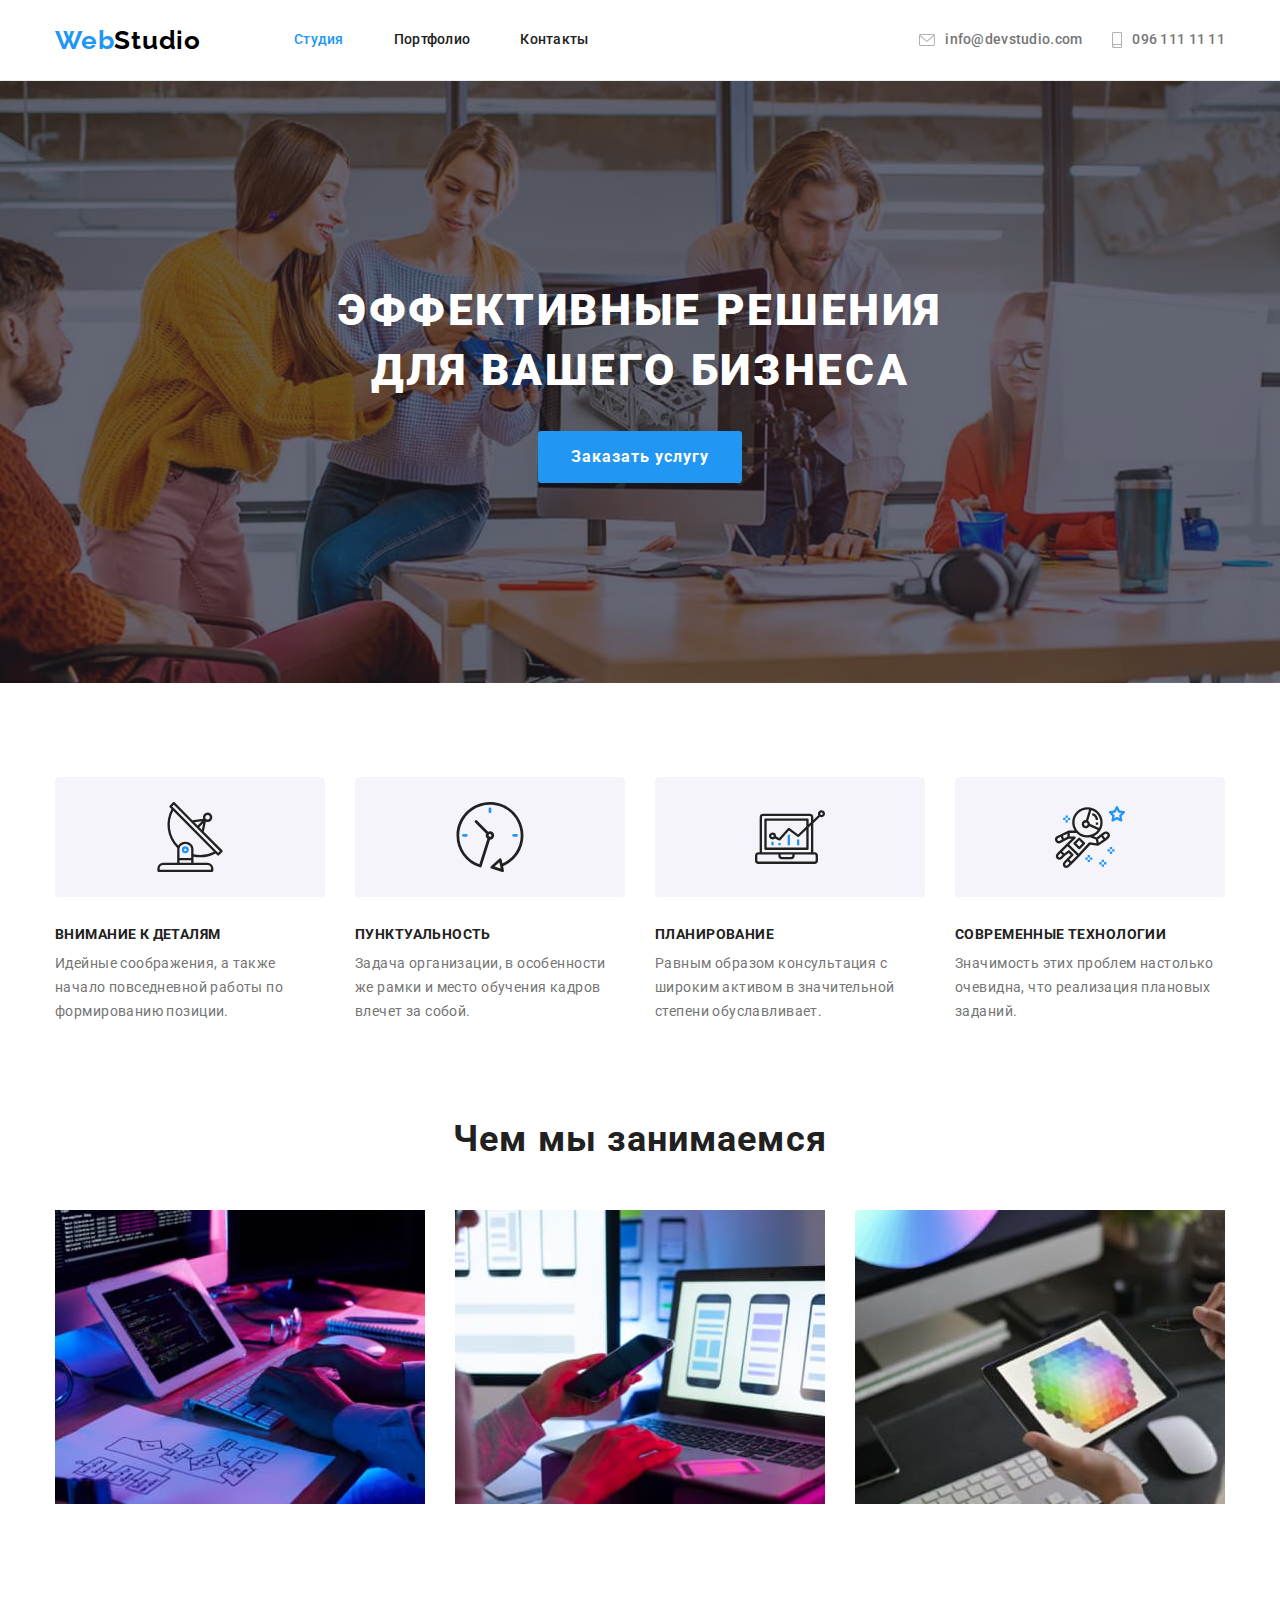
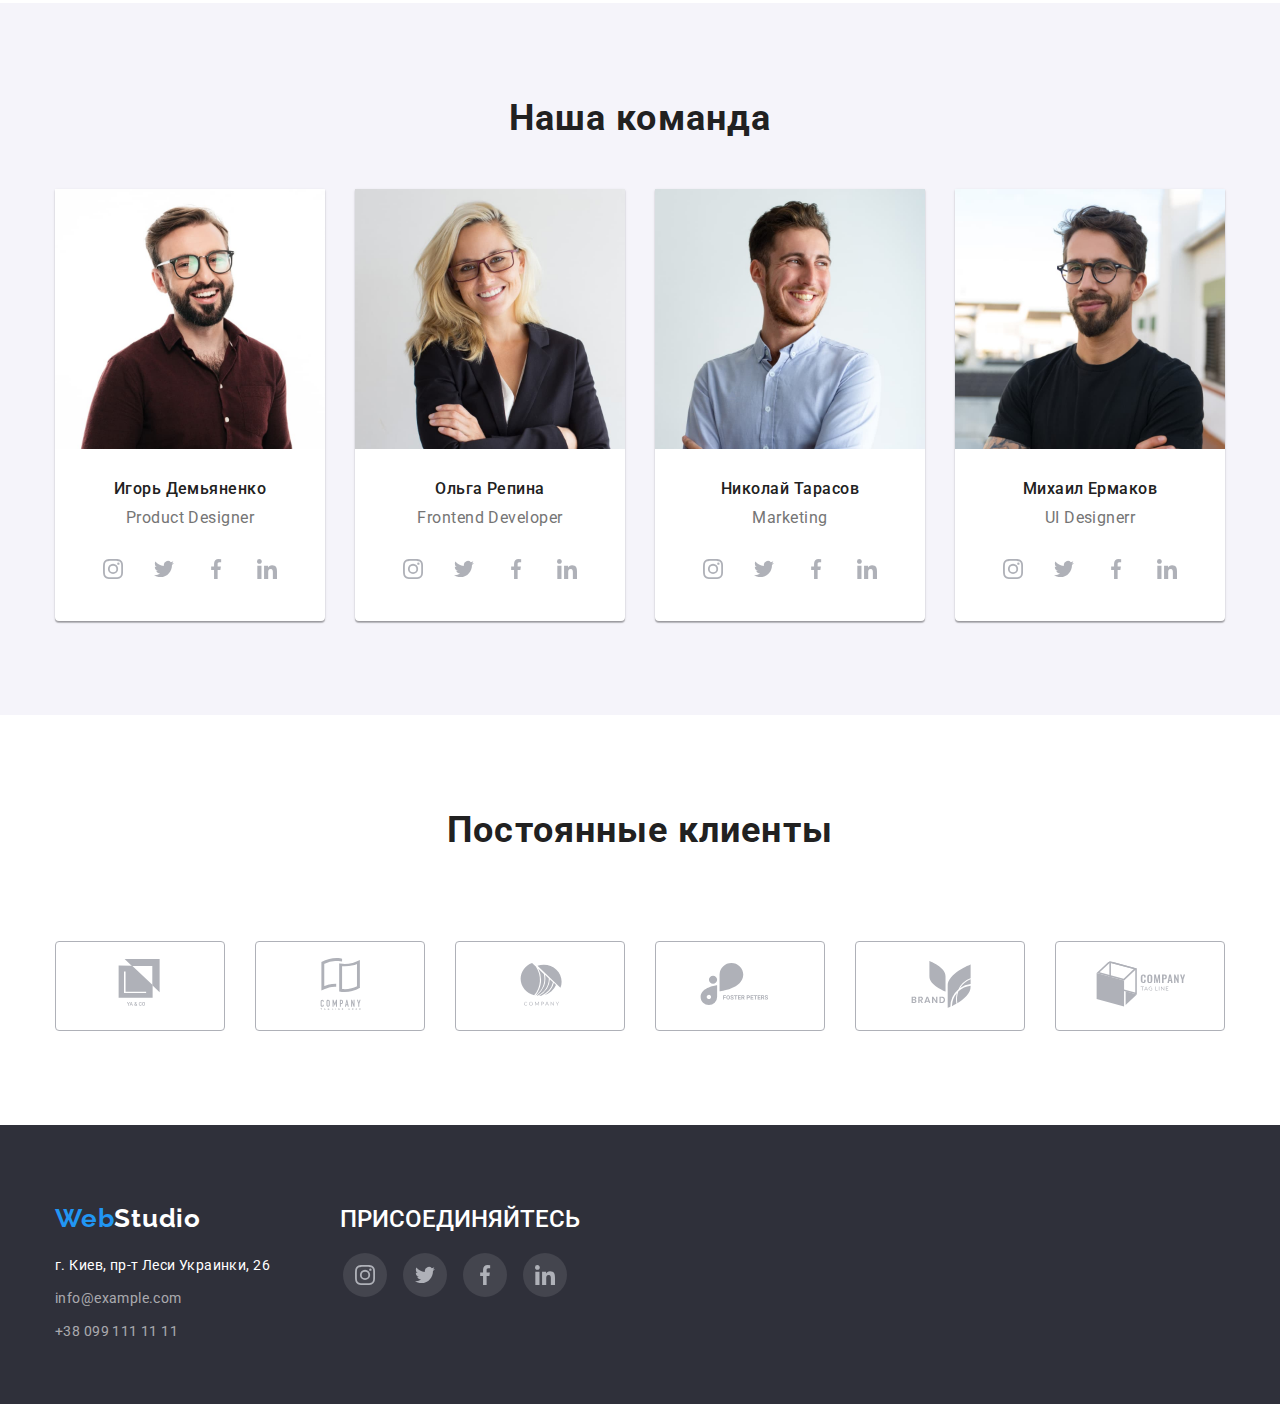
==== index.html @ e6258b97 "домашняя работа" ====
<!DOCTYPE html>
<html lang="ru">

<head>
    <meta charset="UTF-8">
    <meta name="viewport" content="width=device-width, initial-scale=1.0">
    <title>Web Studio</title>
    <link rel="preconnect" href="https://fonts.gstatic.com">
    <link
        href="https://fonts.googleapis.com/css2?family=Raleway:wght@700&family=Roboto:wght@400;500;700;900&display=swap"
        rel="stylesheet">
    <link rel="stylesheet"
        href="https://cdnjs.cloudflare.com/ajax/libs/modern-normalize/0.6.0/modern-normalize.min.css" />
    <link rel="stylesheet" href="css/style.css">
</head>

<body>
    <!--шапка-->
    <header class="header">
        <div class="container">
            <nav class="nav-links">
                <a href="./index.html" class="logo-header"><span class="logo-part">Web</span>Studio</a>
                <ul class="site-nav list">
                    <li class="nav-item"><a href="#" class="link current">Студия</a></li>
                    <li class="nav-item"><a href="./portfolio.html" class="link">Портфолио</a></li>
                    <li class="nav-item"><a href="" class="link">Контакты</a></li>
                </ul>
            </nav>
            <ul class="contacts list">
                <li class="contacts-item"><a href="mailto:info@devstudio.com" class="item">
                        <svg class="contacts-icon" width="16" height="12">
                            <use href="./image/symbol.svg#icon-envelope"></use>
                        </svg>
                        info@devstudio.com</a></li>
                <li class="contacts-item"><a href="tel:+380961111111" class="item">
                        <svg class="contacts-icon" width="10" height="16">
                            <use href="./image/symbol.svg#icon-smartphone"></use>
                        </svg>
                        096 111 11 11</a></li>
            </ul>
        </div>
    </header>

    <!--Баннер-->
    <main>
        <section class="hero">
            <div class="container">
                <h1 class="name">Эффективные решения для вашего бизнеса</h1>
                <a href="" class="order">Заказать услугу</a>
            </div>
        </section>

        <!--Ценности-->
        <section class="values">
            <div class="container">
                <h2 class="visually-hidden">Наши ценности</h2>
                <ul class="list">
                    <li class="list-item">
                        <h3 class="name">Внимание к деталям</h3>
                        <p class="essence">Идейные соображения, а также начало повседневной работы по формированию
                            позиции.
                        </p>
                    </li>
                    <li class="list-item">
                        <h3 class="name">Пунктуальность</h3>
                        <p class="essence">Задача организации, в особенности же рамки и место обучения кадров влечет за
                            собой.</p>
                    </li>
                    <li class="list-item">
                        <h3 class="name">Планирование</h3>
                        <p class="essence">Равным образом консультация с широким активом в значительной степени
                            обуславливает.</p>
                    </li>
                    <li class="list-item">
                        <h3 class="name">Современные технологии</h3>
                        <p class="essence">Значимость этих проблем настолько очевидна, что реализация плановых заданий.
                        </p>
                    </li>
                </ul>
            </div>
        </section>

        <!--Чем занимаемся-->
        <section class="works">
            <div class="container">
                <h2 class="title">Чем мы занимаемся</h2>
                <ul class="list">
                    <li>
                        <a href="">
                            <img src="./image/box1.jpg" alt="Человек за столом пишет код на компьютере" width="370">
                        </a>
                    </li>
                    <li>
                        <a href="">
                            <img src="./image/box2.jpg" alt="Человек проверяет как отображается информация на смартфоне"
                                width="370" />
                        </a>
                    </li>
                    <li>
                        <a href="">
                            <img src="./image/box3.jpg" alt="Человек выбирает цвет на палитре цветов с планшета"
                                width="370">
                        </a>
                    </li>
                </ul>
            </div>
        </section>

        <!--Наша команда-->
        <section class="team">
            <div class="container">
                <h2 class="name">Наша команда</h2>
                <ul class="list">
                    <li class="item"> <img src="./image/photo1.jpg" alt="Мужчина в бордовой рубашке и очках" width="270"
                            class="box">
                        <h3 class="title">Игорь Демьяненко</h3>
                        <p lang="en" class="position">Product Designer</p>

                        <ul class="social">
                            <li class="social-item">
                                <a href="#" class="social-link">
                                    <svg class="social-icon" width="20" height="20">
                                        <use href="./image/symbol.svg#icon-instagram" />
                                    </svg>
                                </a>
                            </li>
                            <li class="social-item">
                                <a href="#" class="social-link">
                                    <svg class="social-icon" width="20" height="20">
                                        <use href="./image/symbol.svg#icon-twitter" />
                                    </svg>
                                </a>
                            </li>
                            <li class="social-item">
                                <a href="#" class="social-link">
                                    <svg class="social-icon" width="20" height="20">
                                        <use href="./image/symbol.svg#icon-facebook" />
                                    </svg>
                                </a>
                            </li>
                            <li class="social-item">
                                <a href="#" class="social-link">
                                    <svg class="social-icon" width="20" height="20">
                                        <use href="./image/symbol.svg#icon-linkedin" />
                                    </svg>
                                </a>
                            </li>
                        </ul>

                    </li>
                    <li class="item">
                        <img src="./image/photo2.jpg" alt="Девушка в очках и деловом костюме" width="270" class="box">
                        <h3 class="title">Ольга Репина</h3>
                        <p lang="en" class="position">Frontend Developer</p>

                        <ul class="social">
                            <li class="social-item">
                                <a href="#" class="social-link">
                                    <svg class="social-icon" width="20" height="20">
                                        <use href="./image/symbol.svg#icon-instagram" />
                                    </svg>
                                </a>
                            </li>
                            <li class="social-item">
                                <a href="#" class="social-link">
                                    <svg class="social-icon" width="20" height="20">
                                        <use href="./image/symbol.svg#icon-twitter" />
                                    </svg>
                                </a>
                            </li>
                            <li class="social-item">
                                <a href="#" class="social-link">
                                    <svg class="social-icon" width="20" height="20">
                                        <use href="./image/symbol.svg#icon-facebook" />
                                    </svg>
                                </a>
                            </li>
                            <li class="social-item">
                                <a href="#" class="social-link">
                                    <svg class="social-icon" width="20" height="20">
                                        <use href="./image/symbol.svg#icon-linkedin" />
                                    </svg>
                                </a>
                            </li>
                        </ul>

                    </li>
                    <li class="item">
                        <img src="./image/photo3.jpg" alt="Мужчина в белой рубашке" width="270" class="box">
                        <h3 class="title">Николай Тарасов</h3>
                        <p lang="en" class="position">Marketing</p>

                        <ul class="social">
                            <li class="social-item">
                                <a href="#" class="social-link">
                                    <svg class="social-icon" width="20" height="20">
                                        <use href="./image/symbol.svg#icon-instagram" />
                                    </svg>
                                </a>
                            </li>
                            <li class="social-item">
                                <a href="#" class="social-link">
                                    <svg class="social-icon" width="20" height="20">
                                        <use href="./image/symbol.svg#icon-twitter" />
                                    </svg>
                                </a>
                            </li>
                            <li class="social-item">
                                <a href="#" class="social-link">
                                    <svg class="social-icon" width="20" height="20">
                                        <use href="./image/symbol.svg#icon-facebook" />
                                    </svg>
                                </a>
                            </li>
                            <li class="social-item">
                                <a href="#" class="social-link">
                                    <svg class="social-icon" width="20" height="20">
                                        <use href="./image/symbol.svg#icon-linkedin" />
                                    </svg>
                                </a>
                            </li>
                        </ul>

                    </li>
                    <li class="item">
                        <img src="./image/photo4.jpg" alt="Мужчина в черной футболке и очках" width="270" class="box">
                        <h3 class="title">Михаил Ермаков</h3>
                        <p lang="en" class="position">UI Designerr</p>

                        <ul class="social">
                            <li class="social-item">
                                <a href="#" class="social-link">
                                    <svg class="social-icon" width="20" height="20">
                                        <use href="./image/symbol.svg#icon-instagram" />
                                    </svg>
                                </a>
                            </li>
                            <li class="social-item">
                                <a href="#" class="social-link">
                                    <svg class="social-icon" width="20" height="20">
                                        <use href="./image/symbol.svg#icon-twitter" />
                                    </svg>
                                </a>
                            </li>
                            <li class="social-item">
                                <a href="#" class="social-link">
                                    <svg class="social-icon" width="20" height="20">
                                        <use href="./image/symbol.svg#icon-facebook" />
                                    </svg>
                                </a>
                            </li>
                            <li class="social-item">
                                <a href="#" class="social-link">
                                    <svg class="social-icon" width="20" height="20">
                                        <use href="./image/symbol.svg#icon-linkedin" />
                                    </svg>
                                </a>
                            </li>
                        </ul>

                    </li>
                </ul>
            </div>
        </section>

        <!--Постоянные клиенты-->
        <section class="client">
            <div class="container">
                <h2 class="name">Постоянные клиенты</h2>
                <ul class="list">
                    <li class="client-item">
                        <a href="#" class="link">
                            <svg class="client-icon" width="170" height="90">
                                <use href="./image/symbol.svg#icon-Client1"></use>
                            </svg>
                        </a>
                    </li>
                    <li class="client-item">
                        <a href="#" class="link">
                            <svg class="client-icon" width="170" height="90">
                                <use href="./image/symbol.svg#icon-Client2"></use>
                            </svg>
                        </a>
                    </li>
                    <li class="client-item">
                        <a href="#" class="link">
                            <svg class="client-icon" width="170" height="90">
                                <use href="./image/symbol.svg#icon-Client3"></use>
                            </svg>
                        </a>
                    </li>
                    <li class="client-item">
                        <a href="#" class="link">
                            <svg class="client-icon" width="170" height="90">
                                <use href="./image/symbol.svg#icon-Client4"></use>
                            </svg>
                        </a>
                    </li>
                    <li class="client-item">
                        <a href="#" class="link">
                            <svg class="client-icon" width="170" height="90">
                                <use href="./image/symbol.svg#icon-Client5"></use>
                            </svg>
                        </a>
                    </li>
                    <li class="client-item">
                        <a href="#" class="link">
                            <svg class="client-icon" width="170" height="90">
                                <use href="./image/symbol.svg#icon-Client6"></use>
                            </svg>
                        </a>
                    </li>
                </ul>
            </div>
        </section>
    </main>

    <!--Подвал-->
    <footer class="footer">
        <div class="container">
            <div class="footer-content">
                <p class="logo-footer"><span class="logo-part">Web</span>Studio</p>
                <address class="address">
                    <p class="office"> г. Киев, пр-т Леси Украинки, 26</p>
                    <p class="item"><a href="mailto:info@example.com" class="item">info@example.com</a></p>
                    <p class="item"><a href="tel:+380991111111" class="item">+38 099 111 11 11</a></p>
                </address>
            </div>
            <div class="footer-social">
                <h2 class="social-title">Присоединяйтесь</h2>
                <ul class="social down">
                    <li class="social-item">
                        <a href="#" class="social-link">
                            <svg class="social-icon" width="20" height="20">
                                <use href="./image/symbol.svg#icon-instagram" />
                            </svg>
                        </a>
                    </li>

                    <li class="social-item">
                        <a href="#" class="social-link">
                            <svg class="social-icon" width="20" height="20">
                                <use href="./image/symbol.svg#icon-twitter" />
                            </svg>
                        </a>
                    </li>

                    <li class="social-item">
                        <a href="#" class="social-link">
                            <svg class="social-icon" width="20" height="20">
                                <use href="./image/symbol.svg#icon-facebook" />
                            </svg>
                        </a>
                    </li>

                    <li class="social-item">
                        <a href="#" class="social-link">
                            <svg class="social-icon" width="20" height="20">
                                <use href="./image/symbol.svg#icon-linkedin" />
                            </svg>
                        </a>
                    </li>
                </ul>
            </div>
        </div>
    </footer>

</body>

</html>
---- css/style.css ----
/* Структура:
рут
нормалайз
общее
хеадер
мэйн на студии
мэйн на портфолио
футтер
скрыть заголовки*/

/* основной цвет текста  #757575 */
/* вторичный цвет текста  #212121*/
/* акцент + первая часть лого #2196F3 */
/* вторая часть лого в хедере #000000 */
/* белый + вторая часть лого в футтере #FFFFFF */
/* контакты в футере rgba(255, 255, 255, .6) */
/* бєкграунд в герое #2F303A */
/* бєкгаунд "наша команда" + кнопки фильтра #F5F4FA */
/* бэкгаунд #ffffff */
/* границы #EEEEEE */
:root {
  --primery-text-color: #757575;
  --secondary-text-color: #212121;
  --accent-color: #2196f3;
  --accent-secondary-color: #ffffff;
  --logo-first-part: #2196f3;
  --header-logo-second-part: #000000;
  --background: #ffffff;
  --background-hero: #2f303a;
  --background-team: #f5f4fa;
  --backgound-footer: #2f303a;
  --footer-logo-second-part: #ffffff;
  --footer-contscts: rgba(255, 255, 255, 0.6);
  --background-filter: #f5f4fa;
  --border: #eeeeee;
  --line: #ececec;
  --icon-primery-color: #afb1b8;
}

/* перенести потом в файл нормалайз.сиэсэс- начало */
ul {
  list-style: none;
  padding-inline-start: 0px;
}

a {
  text-decoration: none;
}

address {
  font-style: normal;
}
/* перенести потом в файл нормалайз.сиэсэс- конец */

/* общее */
body {
  background-color: var(--background);
  color: var(--primery-text-color);
  font-family: Roboto, sans-serif;
  font-style: normal;
}

.container {
  margin-left: auto;
  margin-right: auto;
  width: 1200px;
  padding-left: 15px;
  padding-right: 15px;
  /* outline: 2px solid tomato; */
}

.list {
  padding: 0;
  margin: 0;
  list-style: none;
}

/* все про хедер */

.header .container,
.nav-links {
  display: flex;
  align-items: center;
}
.header {
  border-bottom: 1px solid var(--line);
}

/* лого */
.logo-header {
  margin-right: 93px;

  color: var(--header-logo-second-part);
  font-family: Raleway, sans-serif;

  font-size: 26px;
  font-weight: 700;
  line-height: 1.19;
  letter-spacing: 0.03em;
}

.logo-part {
  color: var(--logo-first-part);
}

/* навигация */
.site-nav .link {
  display: block;
  padding-top: 32px;
  padding-bottom: 32px;
  color: var(--secondary-text-color);
  font-weight: 500;
  font-size: 14px;
  line-height: 1.14;
  letter-spacing: 0.02em;
  cursor: pointer;
}

.site-nav .link:hover,
.site-nav .link:focus {
  color: var(--accent-color);
}

.site-nav .current {
  color: var(--accent-color);
}

.site-nav.list {
  display: flex;
}

.site-nav .nav-item + .nav-item {
  margin-left: 50px;
}

/* контакты */
.contacts .item {
  color: var(--primery-text-color);
  font-weight: 500;
  font-size: 14px;
  line-height: 1.14;
  letter-spacing: 0.02em;
  cursor: pointer;
}

.contacts .item:hover,
.contacts .item:focus {
  color: var(--accent-color);
}

.contacts .item:hover .contacts-icon,
.contacts .item:focus .contacts-icon {
  fill: var(--accent-color);
}

.contacts.list {
  display: flex;
  margin-left: auto;
}

.contacts-item:nth-child(1) {
  margin-right: 30px;
}

.contacts-icon {
  fill: var(--icon-primery-color);
}

.contacts.list .item {
  display: flex;
  align-items: center;
}

.contacts-icon {
  margin-right: 10px;
}

/* мэйн на студии */
/* герой */
.hero {
  margin-left: auto;
  margin-right: auto;
  padding-top: 200px;
  padding-bottom: 200px;
  background-color: var(--background-hero);
  background-image: linear-gradient(
      to right,
      rgba(47, 48, 58, 0.4),
      rgba(47, 48, 58, 0.4)
    ),
    url("../image/bghero.jpg");
  /* background-image: linear-gradient(to right, rgba(47, 48, 58, 0.4),rgba(47, 48, 58, 0.4)), */
  background-repeat: no-repeat;
  max-width: 1600px;
  background-position: 50% 50%;
  background-size: cover;
}

.hero .container {
  text-align: center;
  padding-right: 252px;
  padding-left: 252px;
}

.hero .name {
  margin-top: 0;
  margin-bottom: 30px;
  /* background-color: var(--background-hero); */
  color: var(--accent-secondary-color);
  font-weight: 900;
  font-size: 44px;
  line-height: 1.36;
  letter-spacing: 0.06em;
  text-transform: uppercase;
}
.hero .order {
  display: inline-block;
  border: 1px solid transparent;
  border-radius: 3px;
  padding: 10px 32px;
  min-width: 200px;

  background-color: var(--accent-color);
  color: var(--accent-secondary-color);
  font-weight: 700;
  font-size: 16px;
  line-height: 1.87;
  letter-spacing: 0.06em;
  text-align: center;
}

/* ценности */
.values {
  padding-top: 94px;
  padding-bottom: 94px;
}

.values .list {
  display: flex;
  flex-wrap: wrap;
}

.values .list-item {
  width: 270px;
}

.values .list-item::before {
  display: block;
  content: "";
  height: 150px;
  background-size: contain;
  background-repeat: no-repeat;
  background-position: top;
}

.values .list-item:nth-child(1)::before {
  background-image: url(../image/values1.svg);
}

.values .list-item:nth-child(2)::before {
  background-image: url(../image/values2.svg);
}

.values .list-item:nth-child(3)::before {
  background-image: url(../image/values3.svg);
}

.values .list-item:nth-child(4)::before {
  background-image: url(../image/values4.svg);
}

.values .list-item + .list-item {
  margin-left: 30px;
}

.values .name {
  margin-top: 0;
  margin-bottom: 10px;
  color: var(--secondary-text-color);
  font-weight: 700;
  font-size: 14px;
  line-height: 1.14;
  letter-spacing: 0.03em;
  text-transform: uppercase;
  text-align: left;
}

.values .essence {
  margin-top: 0;
  margin-bottom: 0;
  font-weight: 400;
  font-size: 14px;
  line-height: 1.71;
  letter-spacing: 0.03em;
  text-align: left;
}

/* чем мы занимаемся */
.works {
  padding-bottom: 94px;
}

.works .list {
  display: flex;
  justify-content: space-between;
}

.works .title {
  margin-top: 0;
  margin-bottom: 50px;
  color: var(--secondary-text-color);
  font-weight: 700;
  font-size: 36px;
  line-height: 1.17;
  letter-spacing: 0.03em;
  text-align: center;
}

/* наша команда */
.team {
  background-color: var(--background-team);
  padding-top: 94px;
  padding-bottom: 94px;
}

.team .box {
  display: block;
}

.team .list {
  display: flex;
  flex-wrap: wrap;
  /* margin-left: -30px; */
}
.team .item {
  flex-basis: calc(100% / 4 - 30px);
  margin-left: 30px;
  padding-bottom: 30px;
  background-color: #fff;
  border-radius: 0px 0px 4px 4px;
  box-shadow: 0px 1px 3px rgba(0, 0, 0, 0.12), 0px 1px 1px rgba(0, 0, 0, 0.14),
    0px 2px 1px rgba(0, 0, 0, 0.2);
}

.team .item:first-child {
  margin-left: 0px;
}

.team .name {
  margin-top: 0;
  margin-bottom: 50px;
  color: var(--secondary-text-color);
  font-weight: 700;
  font-size: 36px;
  line-height: 1.17;
  letter-spacing: 0.03em;
  text-align: center;
}

.team .title {
  margin-top: 30px;
  margin-bottom: 10px;
  color: var(--secondary-text-color);
  font-weight: 500;
  font-size: 16px;
  line-height: 1.19;
  letter-spacing: 0.03em;
  text-align: center;
}

.team .position {
  margin-top: 0;
  margin-bottom: 16px;
  font-weight: 400;
  font-size: 16px;
  line-height: 1.19;
  letter-spacing: 0.03em;
  text-align: center;
}

/* соц.сети в тиме */
.social {
  display: flex;
  justify-content: space-around;
  padding-left: 32px;
  padding-right: 32px;
}

.social-item {
  display: flex;
  justify-content: center;
  border-radius: 50%;
}

.social-link {
  width: 44px;
  height: 44px;
  display: flex;
  justify-content: center;
  align-items: center;
}

.social-item:hover,
.social-item:focus {
  background-color: var(--accent-color);
}

.social-icon {
  fill: var(--icon-primery-color);
}

.social-item:hover .social-icon,
.social-item:focus .social-icon {
  fill: var(--accent-secondary-color);
}

/* Постоянные клиенты */
.client {
  padding-top: 94px;
  padding-bottom: 94px;
}

.client .name {
  margin-top: 0;
  margin-bottom: 50px;
  color: var(--secondary-text-color);
  font-weight: 700;
  font-size: 36px;
  line-height: 1.17;
  letter-spacing: 0.03em;
  text-align: center;
}

.client .list {
  display: flex;
  margin-top: 90px;
}

.client-item {
  width: 170px;
  height: 90px;
  display: flex;
  align-items: center;
  justify-content: center;
  margin-left: 30px;
  border: 1px solid var(--icon-primery-color);
  border-radius: 4px;
}

.client-icon {
  fill: var(--icon-primery-color);
}

.client-item:first-child {
  margin-left: 0px;
}

.client-item:focus,
.client-item:hover {
  border: 1px solid var(--accent-color);
  border-radius: 4px;
  /* fill: var(--accent-color); */
}

.client-item:focus .client-icon,
.client-item:hover .client-icon {
  fill: var(--accent-color);
}

/* мэйн на портфолио */
.portfolio {
  padding-top: 94px;
  padding-bottom: 94px;
}
/* фильтр */
.button.list {
  margin-bottom: 50px;
  display: flex;
  justify-content: center;
}

.button .item {
  display: inline-block;
  border: 1px solid transparent;
  border-radius: 3px;
  padding: 6px 22px;

  background-color: var(--background-filter);
  color: var(--secondary-text-color);
  cursor: pointer;
  font-family: Roboto, sans-serif;
  font-weight: 500;
  font-size: 16px;
  line-height: 1.62;
  letter-spacing: 0.03em;
}

.button .item:hover,
.button .item:focus {
  background-color: var(--accent-color);
  color: var(--accent-secondary-color);
  box-shadow: 0px 3px 1px rgba(0, 0, 0, 0.1), 0px 1px 2px rgba(0, 0, 0, 0.08),
    0px 2px 2px rgba(0, 0, 0, 0.12);
}

.button > .button-item + .button-item {
  margin-left: 8px;
}

/* продукция */
.production.list {
  display: flex;
  flex-wrap: wrap;
}
.production .item {
  width: 370px;
  margin-bottom: 30px;
  margin-right: 30px;
}

.production .item:nth-child(3n) {
  margin-right: 0px;
}

.production .item:nth-last-child(-n + 3) {
  margin-bottom: 0px;
}

.production .item:hover,
.production .item:focus {
  box-shadow: 0px 1px 1px rgba(0, 0, 0, 0.12), 0px 4px 4px rgba(0, 0, 0, 0.06),
    1px 4px 6px rgba(0, 0, 0, 0.16);
}

.text {
  padding: 20px 24px;
  border: 1px solid var(--border);
  border-top: none;
}

.production .name {
  margin-top: 0;
  margin-bottom: 4px;
  color: var(--secondary-text-color);
  font-weight: 700;
  font-size: 18px;
  line-height: 2;
  letter-spacing: 0.06em;
}

.production .category {
  margin-top: 0;
  margin-bottom: 0px;
  font-weight: 400;
  font-size: 16px;
  line-height: 1.88;
  letter-spacing: 0.03em;
}

.production .box {
  display: block;
}

/* все про футтер */

.footer .container {
  display: flex;
  align-items: baseline;
}

.social-title {
  font-weight: 500;
  line-height: 1.172;
  text-transform: uppercase;
  color: var(--accent-secondary-color);
}

.social {
  margin-top: 20px;
}

.social.down {
  padding-left: 0px;
  padding-right: 0px;
}

footer .social-item {
  margin-right: 10px;
  background-color: rgba(255, 255, 255, 0.1);
}

footer .social-icon {
  fill: var(-icon-primery-color);
}

.footer {
  background-color: var(--backgound-footer);
  padding-top: 60px;
  padding-bottom: 60px;
}

.footer-content {
  margin-right: 70px;
}

/* лого */
.logo-footer {
  margin-top: 0;
  margin-bottom: 20px;
  color: var(--footer-logo-second-part);
  font-family: Raleway, sans-serif;
  font-weight: 700;
  font-size: 26px;
  line-height: 1.19;
  letter-spacing: 0.03em;
}

.logo-part {
  color: var(--logo-first-part);
}

/* адресс */
.address {
  font-weight: normal;
  font-size: 14px;
  line-height: 1.71;
  letter-spacing: 0.03em;
}
.address .office {
  margin-top: 0;
  margin-bottom: 0;
  color: var(--footer-logo-second-part);
}

.address .item {
  margin-top: 9px;
  margin-bottom: 0;
  color: var(--footer-contscts);
}

/* скрыть заголовки, которых нет на макете */
.visually-hidden {
  position: absolute;
  width: 1px;
  height: 1px;
  margin: -1px;
  border: 0;
  padding: 0;

  white-space: nowrap;
  clip-path: inset(100%);
  clip: rect(0 0 0 0);
  overflow: hidden;
}
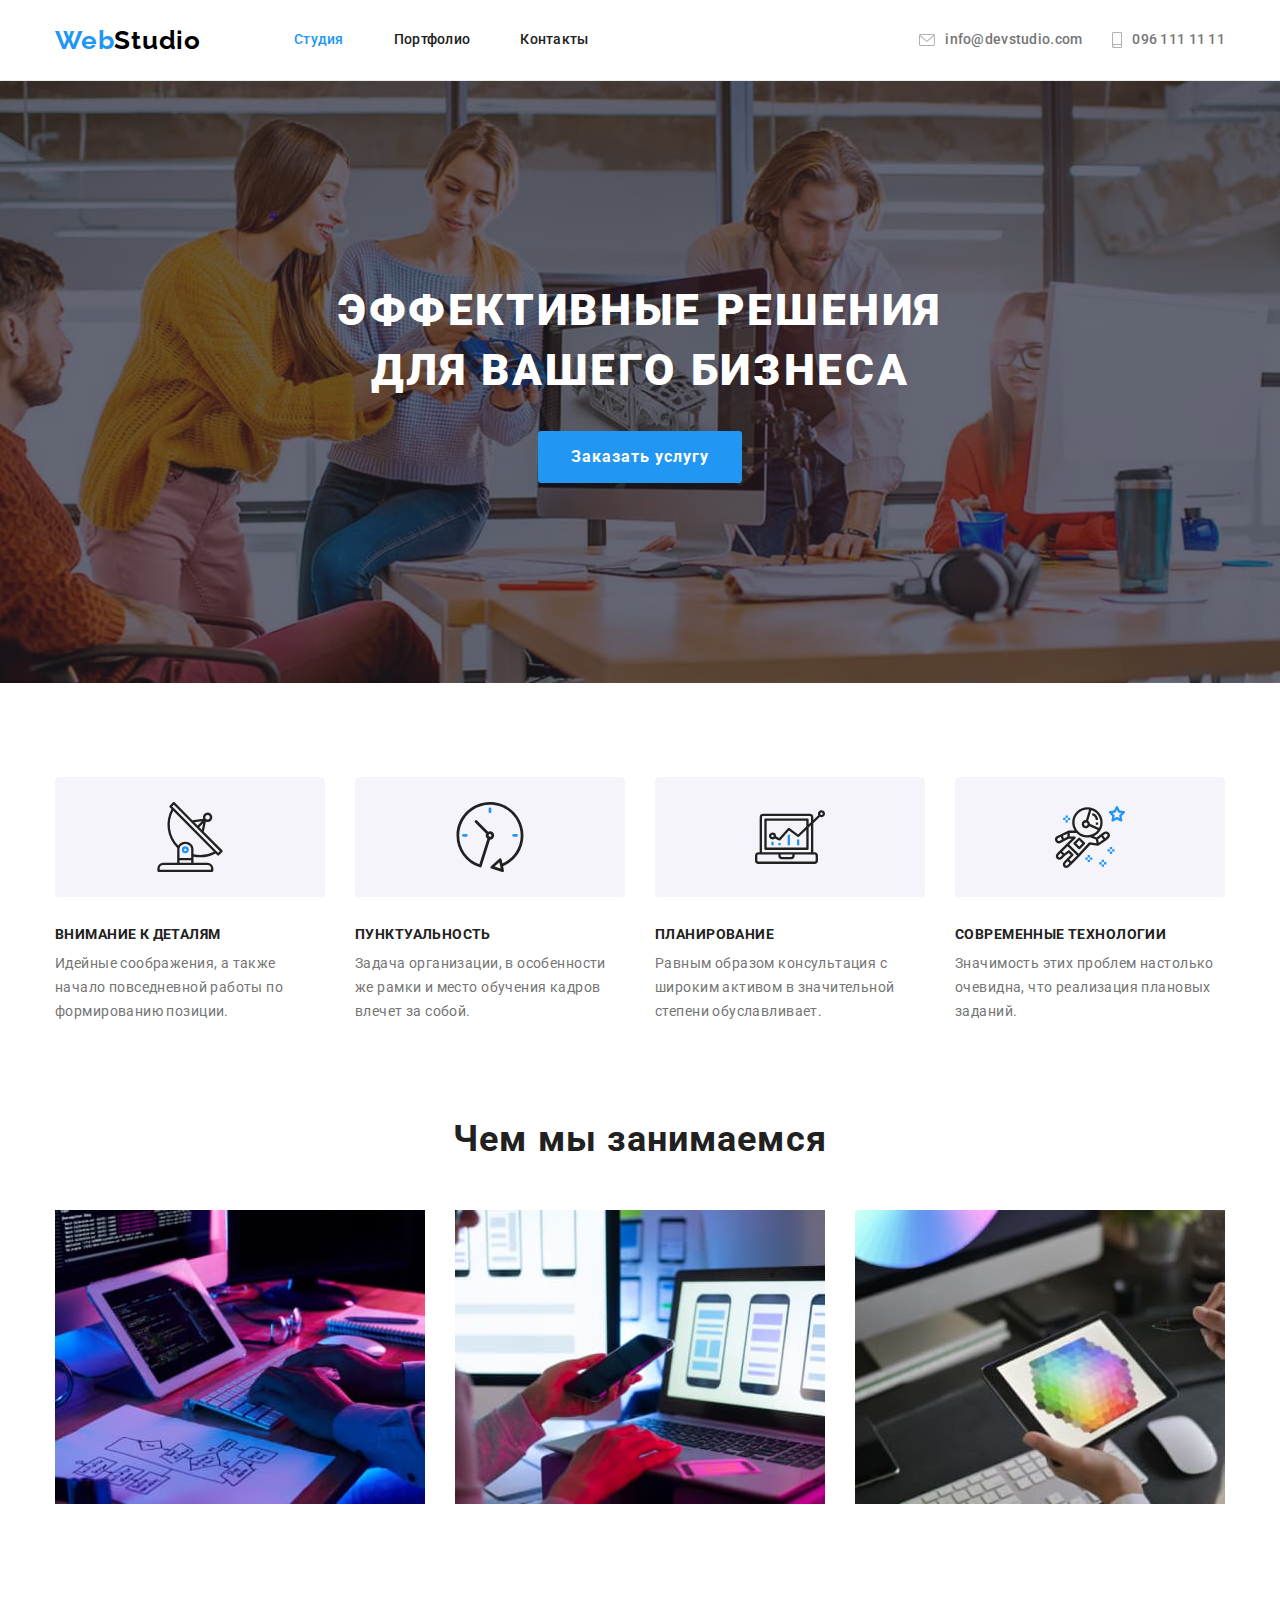
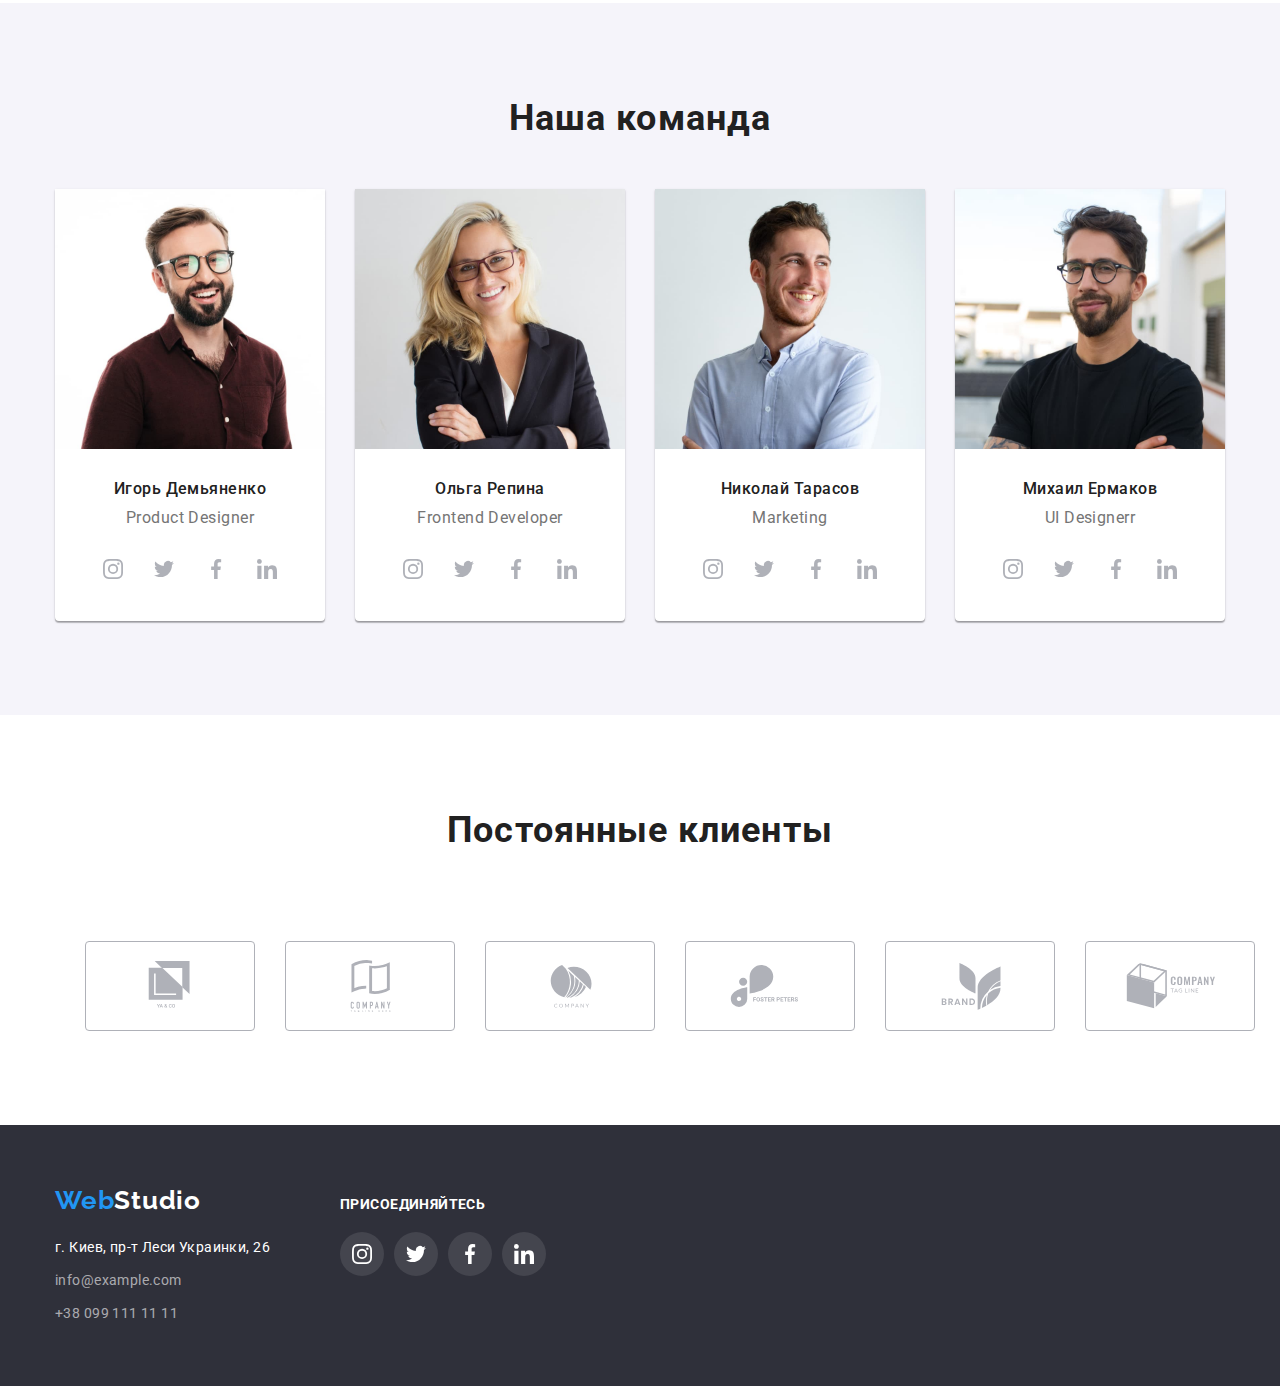
==== commit 649e87b2: "правки ментора" ====
--- a/index.html
+++ b/index.html
@@ -327,7 +327,7 @@
                 </address>
             </div>
             <div class="footer-social">
-                <h2 class="social-title">Присоединяйтесь</h2>
+                <p class="social-title">Присоединяйтесь</p>
                 <ul class="social down">
                     <li class="social-item">
                         <a href="#" class="social-link">
--- a/css/style.css
+++ b/css/style.css
@@ -389,7 +389,6 @@
 .social-item {
   display: flex;
   justify-content: center;
-  border-radius: 50%;
 }
 
 .social-link {
@@ -398,10 +397,11 @@
   display: flex;
   justify-content: center;
   align-items: center;
-}
-
-.social-item:hover,
-.social-item:focus {
+  border-radius: 50%;
+}
+
+.social-link:hover,
+.social-link:focus {
   background-color: var(--accent-color);
 }
 
@@ -409,8 +409,8 @@
   fill: var(--icon-primery-color);
 }
 
-.social-item:hover .social-icon,
-.social-item:focus .social-icon {
+.social-link:hover .social-icon,
+.social-link:focus .social-icon {
   fill: var(--accent-secondary-color);
 }
 
@@ -436,15 +436,15 @@
   margin-top: 90px;
 }
 
-.client-item {
-  width: 170px;
-  height: 90px;
-  display: flex;
-  align-items: center;
-  justify-content: center;
+.client-item .link {
   margin-left: 30px;
   border: 1px solid var(--icon-primery-color);
   border-radius: 4px;
+  width: 170px;
+  height: 90px;
+  display: flex;
+  align-items: center;
+  justify-content: center;
 }
 
 .client-icon {
@@ -455,15 +455,15 @@
   margin-left: 0px;
 }
 
-.client-item:focus,
-.client-item:hover {
+.client-item .link:hover,
+.client-item .link:focus {
   border: 1px solid var(--accent-color);
   border-radius: 4px;
   /* fill: var(--accent-color); */
 }
 
-.client-item:focus .client-icon,
-.client-item:hover .client-icon {
+.client-item .link:hover .client-icon,
+.client-item .link:focus .client-icon {
   fill: var(--accent-color);
 }
 
@@ -569,8 +569,12 @@
 }
 
 .social-title {
-  font-weight: 500;
-  line-height: 1.172;
+  margin-top: 0;
+  margin-bottom: 0px;
+  font-weight: 700;
+  font-size: 14px;
+  line-height: 1.17;
+  letter-spacing: 0.03em;
   text-transform: uppercase;
   color: var(--accent-secondary-color);
 }
@@ -582,15 +586,17 @@
 .social.down {
   padding-left: 0px;
   padding-right: 0px;
+  margin-bottom: 0px;
 }
 
 footer .social-item {
   margin-right: 10px;
   background-color: rgba(255, 255, 255, 0.1);
+  border-radius: 50%;
 }
 
 footer .social-icon {
-  fill: var(-icon-primery-color);
+  fill: var(--accent-secondary-color);
 }
 
 .footer {
